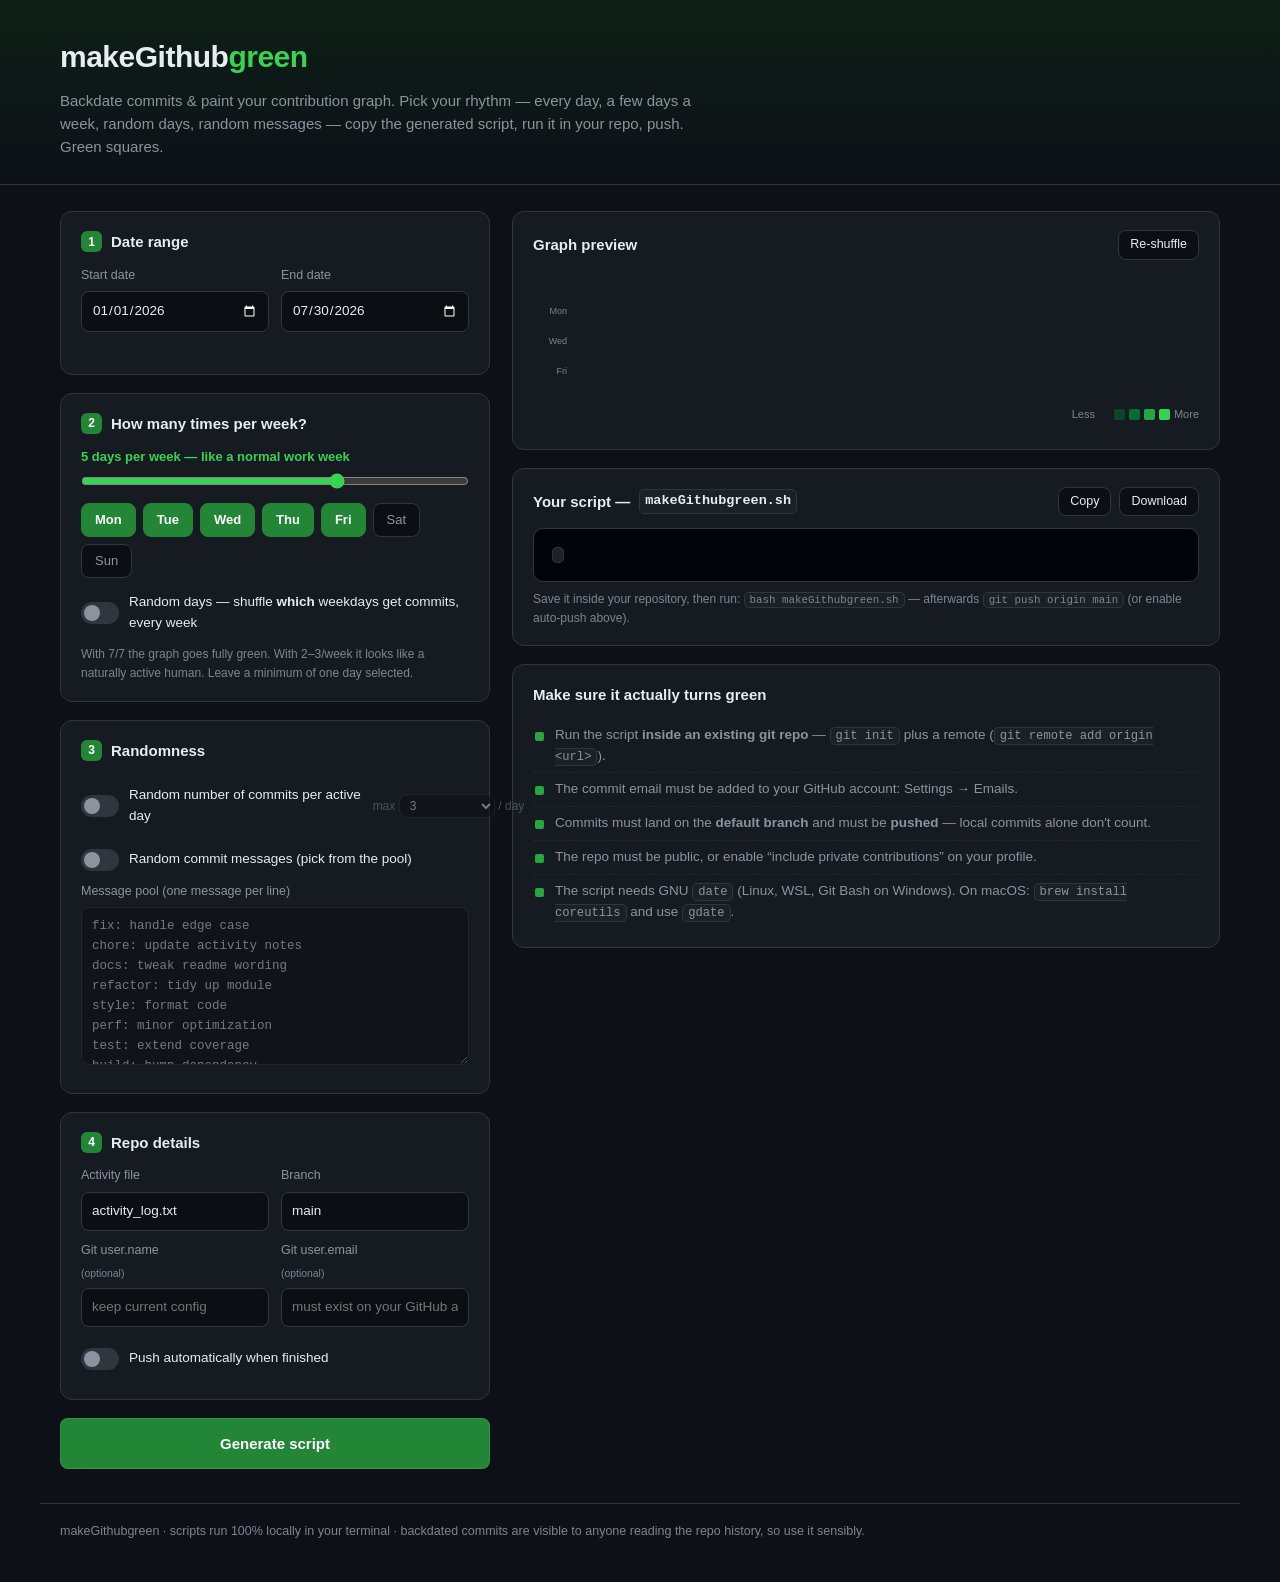
==== codeJen.html @ 7f035778 "hello" ====
<!DOCTYPE html>
<html lang="en">
<head>
<meta charset="UTF-8">
<meta name="viewport" content="width=device-width, initial-scale=1.0">
<meta name="description" content="makeGithubgreen — configure a commit pattern and generate a backfill script that paints your GitHub contribution graph green.">
<title>makeGithubgreen — paint your GitHub contribution graph</title>
<link rel="stylesheet" href="style.css">
</head>
<body>

<header class="site-head">
  <div class="wrap">
    <div class="logo">makeGithub<em>green</em></div>
    <p class="tagline">Backdate commits &amp; paint your contribution graph. Pick your rhythm — every day, a few days a week, random days, random messages — copy the generated script, run it in your repo, push. Green squares.</p>
  </div>
</header>

<main class="wrap layout">

  <section class="col-options">

    <div class="card">
      <h2><i>1</i> Date range</h2>
      <div class="row two">
        <label class="field">Start date
          <input type="date" id="startDate" value="2026-01-01">
        </label>
        <label class="field">End date
          <input type="date" id="endDate" value="2026-07-30">
        </label>
      </div>
      <p class="hint error" id="dateError"></p>
    </div>

    <div class="card">
      <h2><i>2</i> How many times per week?</h2>
      <output class="freq-label" id="freqLabel">5 days per week — like a normal work week</output>
      <input type="range" id="freqSlider" min="1" max="7" value="5">
      <div class="chips" id="dayChips">
        <button type="button" class="chip on" data-dow="1">Mon</button>
        <button type="button" class="chip on" data-dow="2">Tue</button>
        <button type="button" class="chip on" data-dow="3">Wed</button>
        <button type="button" class="chip on" data-dow="4">Thu</button>
        <button type="button" class="chip on" data-dow="5">Fri</button>
        <button type="button" class="chip" data-dow="6">Sat</button>
        <button type="button" class="chip" data-dow="0">Sun</button>
      </div>
      <label class="switch">
        <input type="checkbox" id="randomDays">
        <span class="track"></span>
        <span class="lbl">Random days — shuffle <strong>which</strong> weekdays get commits, every week</span>
      </label>
      <p class="hint">With 7/7 the graph goes fully green. With 2–3/week it looks like a naturally active human. Leave a minimum of one day selected.</p>
    </div>

    <div class="card">
      <h2><i>3</i> Randomness</h2>
      <div class="switch-row">
        <label class="switch">
          <input type="checkbox" id="randomCount">
          <span class="track"></span>
          <span class="lbl">Random number of commits per active day</span>
        </label>
        <span class="mini-note" id="maxPerDayWrap">max
          <select id="maxPerDay">
            <option value="2">2</option>
            <option value="3" selected>3</option>
            <option value="4">4</option>
            <option value="5">5</option>
          </select>
          / day
        </span>
      </div>
      <label class="switch">
        <input type="checkbox" id="randomMsgs">
        <span class="track"></span>
        <span class="lbl">Random commit messages (pick from the pool)</span>
      </label>
      <label class="field">Message pool (one message per line)
        <textarea id="msgPool" rows="7" spellcheck="false"></textarea>
      </label>
    </div>

    <div class="card">
      <h2><i>4</i> Repo details</h2>
      <div class="row two">
        <label class="field">Activity file
          <input type="text" id="logFile" value="activity_log.txt">
        </label>
        <label class="field">Branch
          <input type="text" id="branch" value="main">
        </label>
      </div>
      <div class="row two">
        <label class="field">Git user.name <small>(optional)</small>
          <input type="text" id="userName" placeholder="keep current config" autocomplete="off">
        </label>
        <label class="field">Git user.email <small>(optional)</small>
          <input type="text" id="userEmail" placeholder="must exist on your GitHub account" autocomplete="off">
        </label>
      </div>
      <label class="switch">
        <input type="checkbox" id="autoPush">
        <span class="track"></span>
        <span class="lbl">Push automatically when finished</span>
      </label>
    </div>

    <button type="button" id="generateBtn" class="btn primary big">Generate script</button>

  </section>

  <section class="col-output">

    <div class="card">
      <div class="card-head">
        <h2>Graph preview</h2>
        <button type="button" id="rerollBtn" class="btn ghost small" title="Reshuffle the random pattern">Re-shuffle</button>
      </div>
      <div class="graph">
        <div class="graph-months" id="graphMonths"></div>
        <div class="graph-row">
          <div class="graph-days">
            <span style="grid-row:2">Mon</span>
            <span style="grid-row:4">Wed</span>
            <span style="grid-row:6">Fri</span>
          </div>
          <div class="graph-grid" id="graphGrid"></div>
        </div>
      </div>
      <div class="legend">
        <span>Less</span>
        <i class="lv0"></i><i class="lv1"></i><i class="lv2"></i><i class="lv3"></i><i class="lv4"></i>
        <span>More</span>
      </div>
      <p class="stats" id="stats"></p>
    </div>

    <div class="card" id="scriptCard">
      <div class="card-head">
        <h2>Your script — <code>makeGithubgreen.sh</code></h2>
        <div class="btn-group">
          <button type="button" id="copyBtn" class="btn ghost small">Copy</button>
          <button type="button" id="downloadBtn" class="btn ghost small">Download</button>
        </div>
      </div>
      <pre id="scriptOut"><code id="scriptCode"></code></pre>
      <p class="hint">Save it inside your repository, then run: <code>bash makeGithubgreen.sh</code> — afterwards <code>git push origin main</code> (or enable auto-push above).</p>
    </div>

    <div class="card notes">
      <h2>Make sure it actually turns green</h2>
      <ul>
        <li>Run the script <strong>inside an existing git repo</strong> — <code>git init</code> plus a remote (<code>git remote add origin &lt;url&gt;</code>).</li>
        <li>The commit email must be added to your GitHub account: Settings → Emails.</li>
        <li>Commits must land on the <strong>default branch</strong> and must be <strong>pushed</strong> — local commits alone don't count.</li>
        <li>The repo must be public, or enable “include private contributions” on your profile.</li>
        <li>The script needs GNU <code>date</code> (Linux, WSL, Git Bash on Windows). On macOS: <code>brew install coreutils</code> and use <code>gdate</code>.</li>
      </ul>
    </div>

  </section>

</main>

<footer class="wrap site-foot">
  makeGithubgreen · scripts run 100% locally in your terminal · backdated commits are visible to anyone reading the repo history, so use it sensibly.
</footer>

<script src="script.js"></script>
</body>
</html>
---- style.css ----
:root{
  color-scheme: dark;
  --bg:#0d1117;
  --panel:#161b22;
  --panel-2:#0b0f14;
  --border:#30363d;
  --text:#e6edf3;
  --muted:#8b949e;
  --dim:#7d8590;
  --green:#39d353;
  --green-mid:#26a641;
  --green-btn:#238636;
  --cell:12px;
  --gap:3px;
  --pitch:15px;
}

*{box-sizing:border-box;margin:0;padding:0}

body{
  background:var(--bg);
  color:var(--text);
  font:15px/1.55 -apple-system,BlinkMacSystemFont,"Segoe UI",Helvetica,Arial,sans-serif;
  padding-bottom:40px;
}

.wrap{max-width:1200px;margin:0 auto;padding:0 20px}

code{
  font-family:ui-monospace,SFMono-Regular,"SF Mono",Menlo,Consolas,monospace;
  font-size:.9em;
  background:#1c2128;
  border:1px solid var(--border);
  border-radius:5px;
  padding:1px 5px;
}

/* ---------- header ---------- */

.site-head{
  padding:34px 0 26px;
  background:linear-gradient(180deg,#0e1f16 0%,var(--bg) 100%);
  border-bottom:1px solid var(--border);
  margin-bottom:26px;
}

.logo{
  font-size:30px;
  font-weight:800;
  letter-spacing:-.5px;
}

.logo em{
  color:var(--green);
  font-style:normal;
}

.tagline{
  margin-top:8px;
  max-width:640px;
  color:var(--muted);
}

/* ---------- layout ---------- */

.layout{
  display:grid;
  grid-template-columns:430px minmax(0,1fr);
  gap:22px;
  align-items:start;
}

.col-options,.col-output{display:flex;flex-direction:column;gap:18px}

/* ---------- cards ---------- */

.card{
  background:var(--panel);
  border:1px solid var(--border);
  border-radius:12px;
  padding:18px 20px;
}

.card h2{
  font-size:15px;
  font-weight:700;
  margin-bottom:12px;
  display:flex;
  align-items:center;
  gap:9px;
}

.card h2 i{
  font-style:normal;
  width:21px;height:21px;
  border-radius:6px;
  background:var(--green-btn);
  color:#fff;
  font-size:12px;
  display:inline-flex;
  align-items:center;
  justify-content:center;
  flex:none;
}

.card-head{
  display:flex;
  align-items:center;
  justify-content:space-between;
  gap:10px;
  margin-bottom:12px;
}

.card-head h2{margin-bottom:0}

.card.flash{animation:ring .9s ease-out}

@keyframes ring{
  0%{box-shadow:0 0 0 0 rgba(57,211,83,.55)}
  100%{box-shadow:0 0 0 16px rgba(57,211,83,0)}
}

/* ---------- fields ---------- */

.row.two{display:grid;grid-template-columns:1fr 1fr;gap:12px}

.field{
  display:flex;
  flex-direction:column;
  gap:6px;
  font-size:12.5px;
  color:var(--muted);
  margin-bottom:10px;
}

.field small{color:var(--dim);font-weight:400}

input[type="text"],input[type="date"],select,textarea{
  background:var(--panel-2);
  border:1px solid var(--border);
  color:var(--text);
  border-radius:8px;
  padding:8px 10px;
  font:inherit;
  font-size:13.5px;
  width:100%;
  outline:none;
}

input[type="text"]:focus,input[type="date"]:focus,select:focus,textarea:focus{
  border-color:var(--green-mid);
  box-shadow:0 0 0 3px rgba(35,134,54,.3);
}

textarea{
  font-family:ui-monospace,SFMono-Regular,Menlo,Consolas,monospace;
  font-size:12.5px;
  line-height:1.6;
  resize:vertical;
  transition:opacity .2s;
}

textarea.muted{opacity:.45}

input[type="range"]{
  width:100%;
  accent-color:var(--green);
  margin:6px 0 14px;
  cursor:pointer;
}

.freq-label{
  display:block;
  font-size:13px;
  color:var(--green);
  font-weight:600;
  margin-top:2px;
}

.hint{
  font-size:12px;
  color:var(--dim);
  margin-top:8px;
}

.hint.error{color:#f85149;min-height:1em;margin-top:2px}

.mini-note{
  font-size:12px;
  color:var(--muted);
  white-space:nowrap;
  transition:opacity .2s;
}

.mini-note select{padding:3px 6px;font-size:12px}

.mini-note.muted{opacity:.45}

/* ---------- day chips ---------- */

.chips{display:flex;flex-wrap:wrap;gap:7px;margin-bottom:14px}

.chip{
  padding:6px 13px;
  border-radius:8px;
  border:1px solid var(--border);
  background:var(--panel-2);
  color:var(--muted);
  font:inherit;
  font-size:13px;
  cursor:pointer;
  user-select:none;
  transition:all .12s;
}

.chip:hover{border-color:#8b949e}

.chip.on{
  background:var(--green-btn);
  border-color:var(--green-btn);
  color:#fff;
  font-weight:600;
}

.chips.disabled .chip{
  opacity:.35;
  pointer-events:none;
}

.chips.disabled .chip.on{
  background:#1d4529;
  border-color:#2d6a3f;
}

/* ---------- switches ---------- */

.switch{
  display:flex;
  align-items:center;
  gap:10px;
  margin:11px 0;
  cursor:pointer;
  user-select:none;
  font-size:13.5px;
}

.switch input{position:absolute;opacity:0;pointer-events:none}

.switch .track{
  width:38px;height:22px;
  border-radius:11px;
  background:var(--border);
  position:relative;
  transition:background .15s;
  flex:none;
}

.switch .track::after{
  content:"";
  position:absolute;
  top:3px;left:3px;
  width:16px;height:16px;
  border-radius:50%;
  background:var(--muted);
  transition:all .15s;
}

.switch input:checked + .track{background:var(--green-btn)}

.switch input:checked + .track::after{left:19px;background:#fff}

.switch .lbl{flex:1}

.switch-row{
  display:flex;
  align-items:center;
  justify-content:space-between;
  gap:10px;
}

.switch-row .switch{flex:1}

/* ---------- buttons ---------- */

.btn{
  font:inherit;
  border-radius:8px;
  cursor:pointer;
  border:1px solid var(--border);
  background:var(--panel-2);
  color:var(--text);
  padding:7px 14px;
  font-size:13.5px;
  transition:all .12s;
}

.btn.primary{
  background:var(--green-btn);
  border-color:rgba(240,246,252,.1);
  color:#fff;
  font-weight:600;
}

.btn.primary:hover{background:#2ea043}

.btn.ghost:hover{border-color:#8b949e;background:#1c2128}

.btn.big{
  width:100%;
  padding:13px;
  font-size:15px;
}

.btn.small{padding:4px 11px;font-size:12.5px}

.btn-group{display:flex;gap:8px}

/* ---------- code output ---------- */

pre{
  background:#010409;
  border:1px solid var(--border);
  border-radius:10px;
  padding:16px 18px;
  overflow:auto;
  max-height:480px;
  font-family:ui-monospace,SFMono-Regular,"SF Mono",Menlo,Consolas,monospace;
  font-size:12.5px;
  line-height:1.6;
}

.tk-c{color:#7d8590;font-style:italic}
.tk-s{color:#a5d6ff}
.tk-v{color:#ffa657}
.tk-k{color:#ff7b72}

/* ---------- contribution graph ---------- */

.graph{overflow-x:auto;padding-bottom:4px}

.graph-months{
  display:grid;
  grid-auto-columns:var(--pitch);
  grid-template-rows:16px;
  gap:var(--gap);
  padding-left:40px;
  margin-bottom:2px;
}

.graph-months span{
  font-size:10px;
  color:var(--dim);
  white-space:nowrap;
}

.graph-row{display:flex;gap:6px}

.graph-days{
  display:grid;
  grid-template-rows:repeat(7,var(--cell));
  gap:var(--gap);
  width:34px;
  flex:none;
}

.graph-days span{
  font-size:9px;
  color:var(--dim);
  text-align:right;
  line-height:var(--cell);
}

.graph-grid{
  display:grid;
  grid-template-rows:repeat(7,var(--cell));
  grid-auto-flow:column;
  grid-auto-columns:var(--cell);
  gap:var(--gap);
}

.cell{
  width:var(--cell);
  height:var(--cell);
  border-radius:2px;
  background:#161b22;
}

.lv1{background:#0e4429}
.lv2{background:#006d32}
.lv3{background:#26a641}
.lv4{background:#39d353}

.legend{
  display:flex;
  align-items:center;
  gap:4px;
  justify-content:flex-end;
  font-size:11px;
  color:var(--dim);
  margin-top:10px;
}

.legend i{
  width:11px;height:11px;
  border-radius:2px;
  display:inline-block;
}

.stats{
  margin-top:8px;
  font-size:12.5px;
  color:var(--muted);
}

/* ---------- notes ---------- */

.notes ul{padding-left:0;list-style:none}

.notes li{
  padding:6px 0 6px 22px;
  position:relative;
  border-bottom:1px dashed #21262d;
  font-size:13.5px;
  color:var(--muted);
}

.notes li:last-child{border-bottom:0}

.notes li::before{
  content:"";
  position:absolute;
  left:2px;top:13px;
  width:9px;height:9px;
  border-radius:2px;
  background:var(--green-mid);
}

/* ---------- footer ---------- */

.site-foot{
  margin-top:34px;
  padding-top:18px;
  border-top:1px solid var(--border);
  color:var(--dim);
  font-size:12.5px;
}

/* ---------- responsive ---------- */

@media (max-width:1020px){
  .layout{grid-template-columns:1fr}
  .col-options{order:1}
  .col-output{order:2}
}

@media (max-width:560px){
  .row.two{grid-template-columns:1fr}
  .switch-row{flex-direction:column;align-items:flex-start}
  .card-head{flex-wrap:wrap}
}
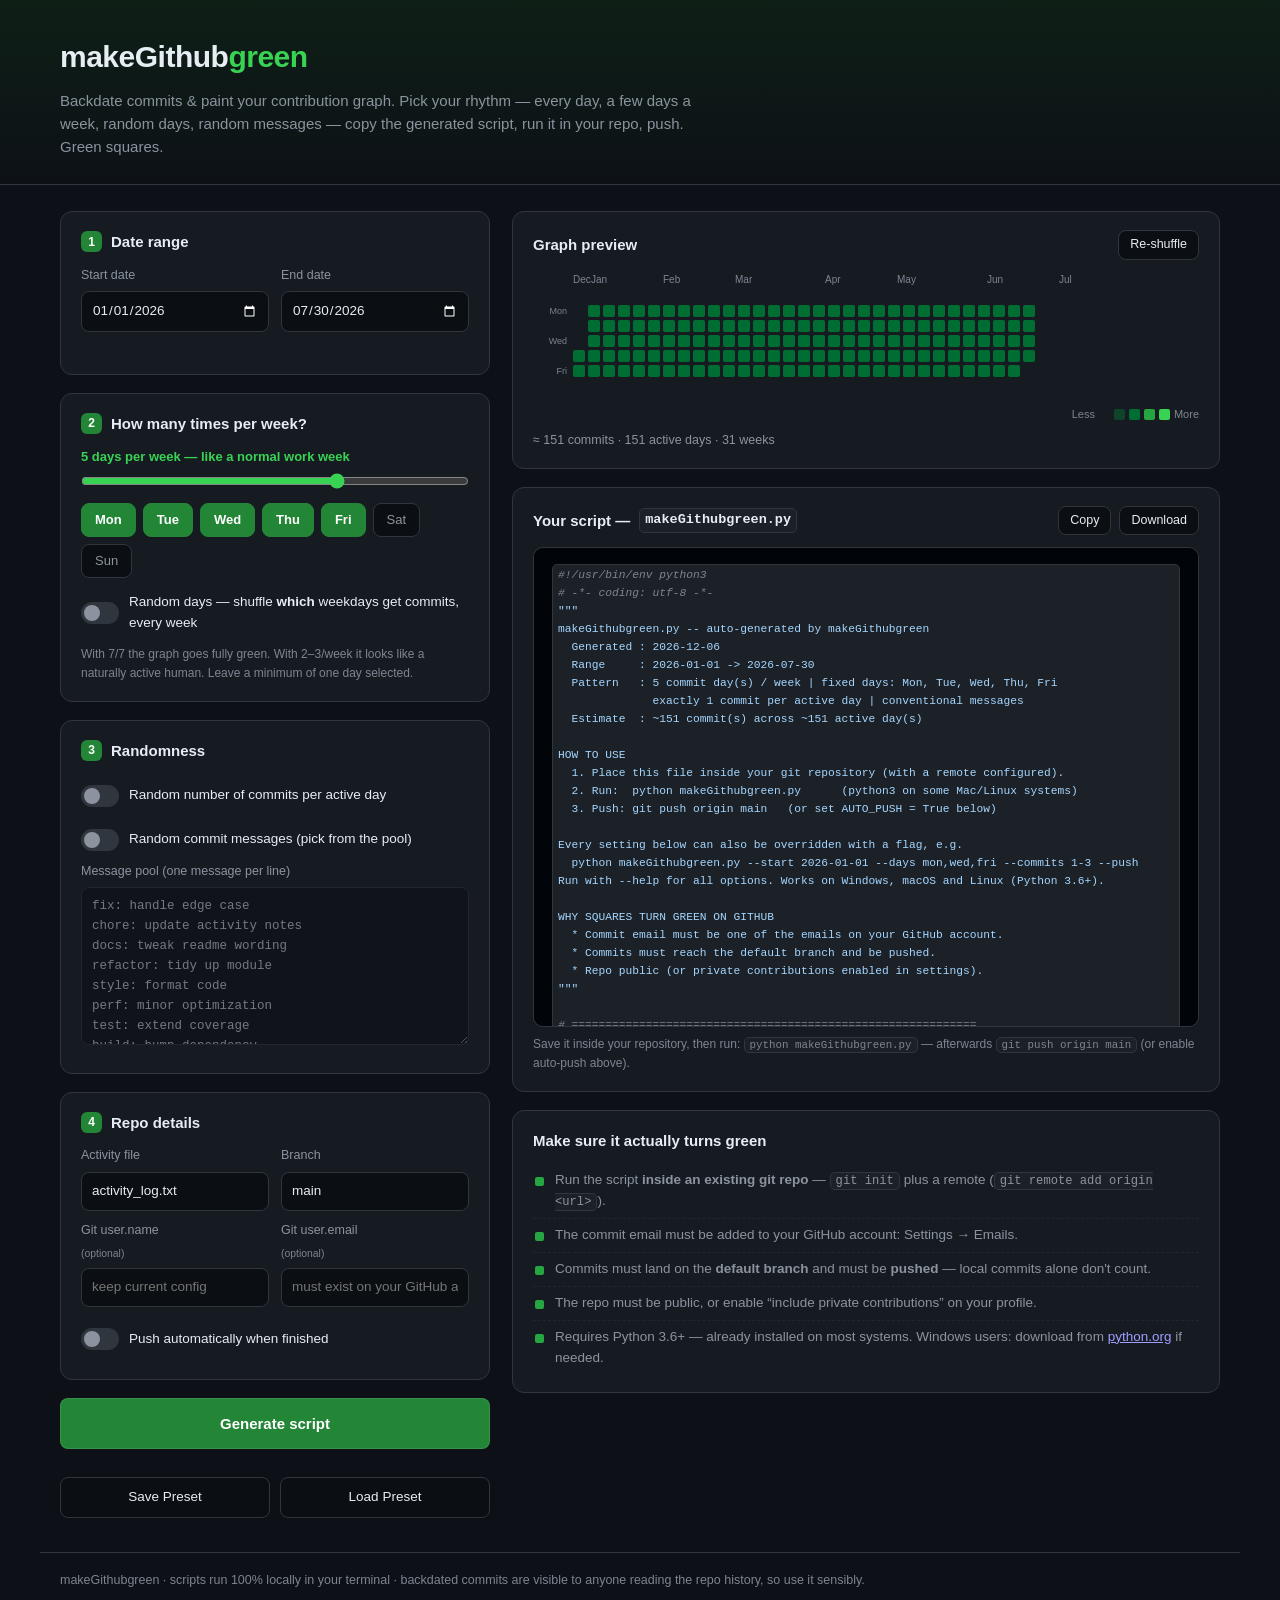
==== commit 8c3cb52b: "feat: replace bash generator with cross-platform Python script Co-Authored-By: Claude Opus 5.5 <nore" ====
--- a/codeJen.html
+++ b/codeJen.html
@@ -62,13 +62,10 @@
           <span class="track"></span>
           <span class="lbl">Random number of commits per active day</span>
         </label>
-        <span class="mini-note" id="maxPerDayWrap">max
-          <select id="maxPerDay">
-            <option value="2">2</option>
-            <option value="3" selected>3</option>
-            <option value="4">4</option>
-            <option value="5">5</option>
-          </select>
+        <span class="mini-note" id="minMaxWrap" hidden>min
+          <input type="number" id="minPerDay" min="1" max="50" value="1" aria-label="Minimum commits per day">
+          max
+          <input type="number" id="maxPerDay" min="1" max="50" value="5" aria-label="Maximum commits per day">
           / day
         </span>
       </div>
@@ -108,6 +105,10 @@
     </div>
 
     <button type="button" id="generateBtn" class="btn primary big">Generate script</button>
+    <div class="preset-row">
+      <button type="button" id="savePresetBtn" class="btn ghost">Save Preset</button>
+      <button type="button" id="loadPresetBtn" class="btn ghost">Load Preset</button>
+    </div>
 
   </section>
 
@@ -139,14 +140,14 @@
 
     <div class="card" id="scriptCard">
       <div class="card-head">
-        <h2>Your script — <code>makeGithubgreen.sh</code></h2>
+        <h2>Your script — <code>makeGithubgreen.py</code></h2>
         <div class="btn-group">
           <button type="button" id="copyBtn" class="btn ghost small">Copy</button>
           <button type="button" id="downloadBtn" class="btn ghost small">Download</button>
         </div>
       </div>
-      <pre id="scriptOut"><code id="scriptCode"></code></pre>
-      <p class="hint">Save it inside your repository, then run: <code>bash makeGithubgreen.sh</code> — afterwards <code>git push origin main</code> (or enable auto-push above).</p>
+      <pre id="scriptOut"><code id="scriptCode" contenteditable="true" spellcheck="false"></code></pre>
+      <p class="hint">Save it inside your repository, then run: <code>python makeGithubgreen.py</code> — afterwards <code>git push origin main</code> (or enable auto-push above).</p>
     </div>
 
     <div class="card notes">
@@ -156,7 +157,7 @@
         <li>The commit email must be added to your GitHub account: Settings → Emails.</li>
         <li>Commits must land on the <strong>default branch</strong> and must be <strong>pushed</strong> — local commits alone don't count.</li>
         <li>The repo must be public, or enable “include private contributions” on your profile.</li>
-        <li>The script needs GNU <code>date</code> (Linux, WSL, Git Bash on Windows). On macOS: <code>brew install coreutils</code> and use <code>gdate</code>.</li>
+        <li>Requires Python 3.6+ — already installed on most systems. Windows users: download from <a href="https://www.python.org/downloads/" target="_blank" rel="noopener">python.org</a> if needed.</li>
       </ul>
     </div>
 
--- a/style.css
+++ b/style.css
@@ -135,7 +135,7 @@
 
 .field small{color:var(--dim);font-weight:400}
 
-input[type="text"],input[type="date"],select,textarea{
+input[type="text"],input[type="number"],input[type="date"],select,textarea{
   background:var(--panel-2);
   border:1px solid var(--border);
   color:var(--text);
@@ -147,7 +147,7 @@
   outline:none;
 }
 
-input[type="text"]:focus,input[type="date"]:focus,select:focus,textarea:focus{
+input[type="text"]:focus,input[type="number"]:focus,input[type="date"]:focus,select:focus,textarea:focus{
   border-color:var(--green-mid);
   box-shadow:0 0 0 3px rgba(35,134,54,.3);
 }
@@ -193,6 +193,16 @@
 }
 
 .mini-note select{padding:3px 6px;font-size:12px}
+
+.mini-note input[type="number"]{width:58px;padding:3px 6px;font-size:12px}
+
+.mini-note[hidden]{display:none}
+
+.preset-row{display:flex;gap:10px;margin-top:10px}
+
+.preset-row .btn{flex:1;padding:9px;font-size:13.5px}
+
+#scriptCode[contenteditable="true"]{outline:none;display:block;min-height:1em}
 
 .mini-note.muted{opacity:.45}
 
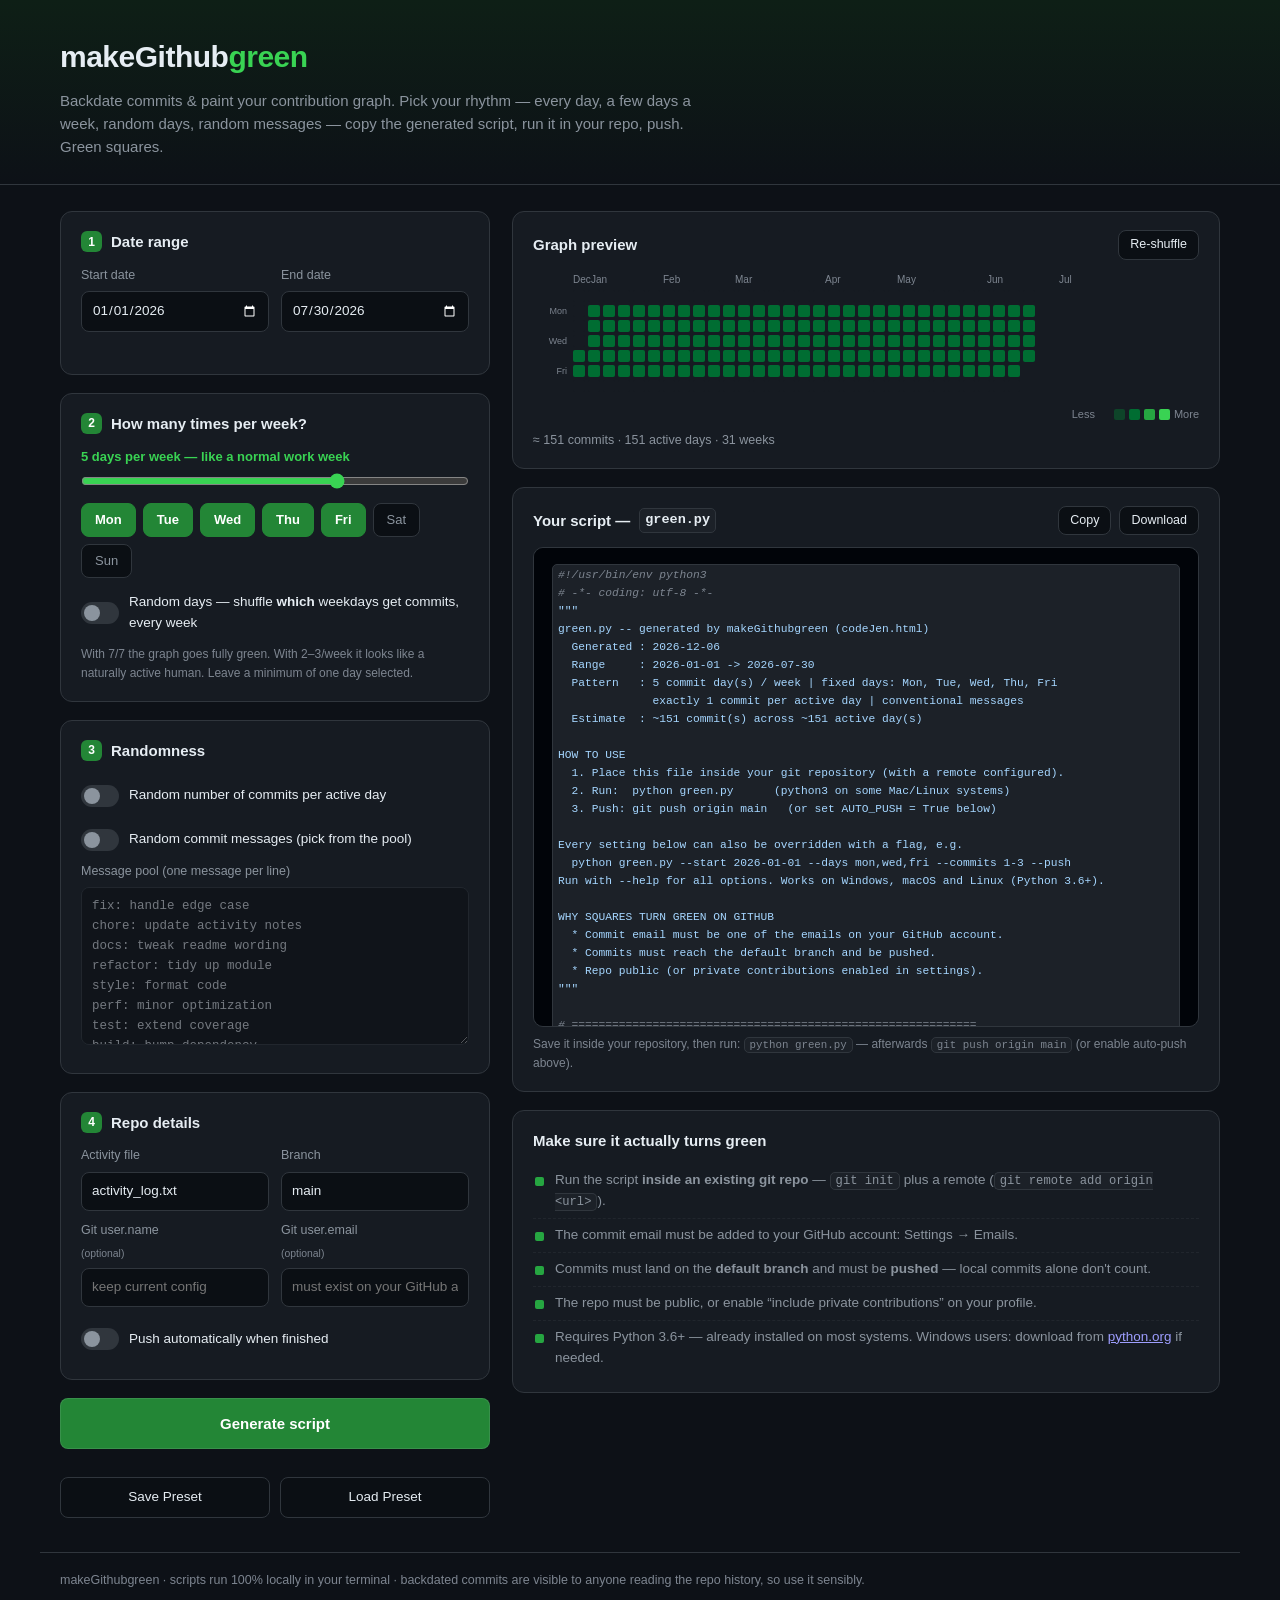
==== commit b9e51eb0: "feat: codeJen generates and downloads green.py Co-Authored-By: Claude Opus 5.5 <noreply@anthropic.co" ====
--- a/codeJen.html
+++ b/codeJen.html
@@ -140,14 +140,14 @@
 
     <div class="card" id="scriptCard">
       <div class="card-head">
-        <h2>Your script — <code>makeGithubgreen.py</code></h2>
+        <h2>Your script — <code>green.py</code></h2>
         <div class="btn-group">
           <button type="button" id="copyBtn" class="btn ghost small">Copy</button>
           <button type="button" id="downloadBtn" class="btn ghost small">Download</button>
         </div>
       </div>
       <pre id="scriptOut"><code id="scriptCode" contenteditable="true" spellcheck="false"></code></pre>
-      <p class="hint">Save it inside your repository, then run: <code>python makeGithubgreen.py</code> — afterwards <code>git push origin main</code> (or enable auto-push above).</p>
+      <p class="hint">Save it inside your repository, then run: <code>python green.py</code> — afterwards <code>git push origin main</code> (or enable auto-push above).</p>
     </div>
 
     <div class="card notes">
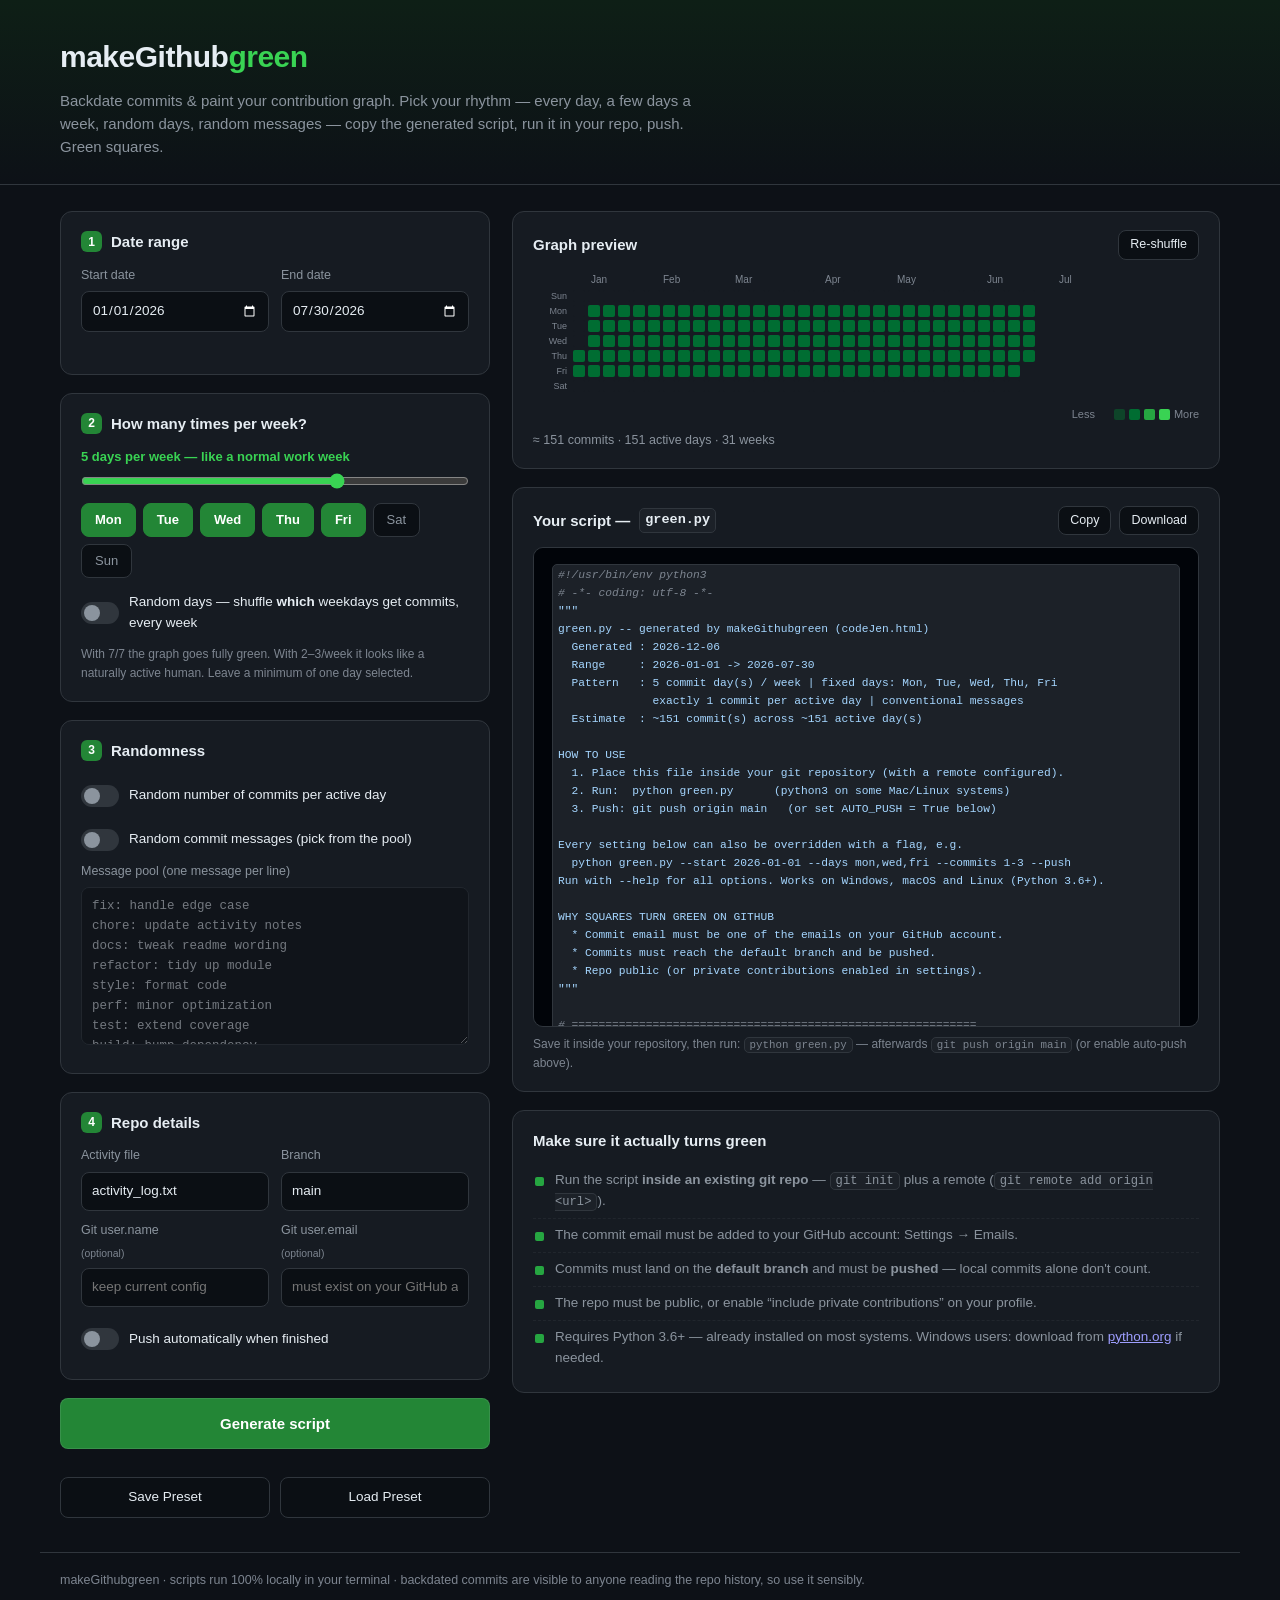
==== commit 8ea7c860: "feat: label every weekday row in the graph preview Co-Authored-By: Claude Opus 5.5 <noreply@anthropi" ====
--- a/codeJen.html
+++ b/codeJen.html
@@ -123,9 +123,13 @@
         <div class="graph-months" id="graphMonths"></div>
         <div class="graph-row">
           <div class="graph-days">
+            <span style="grid-row:1">Sun</span>
             <span style="grid-row:2">Mon</span>
+            <span style="grid-row:3">Tue</span>
             <span style="grid-row:4">Wed</span>
+            <span style="grid-row:5">Thu</span>
             <span style="grid-row:6">Fri</span>
+            <span style="grid-row:7">Sat</span>
           </div>
           <div class="graph-grid" id="graphGrid"></div>
         </div>
